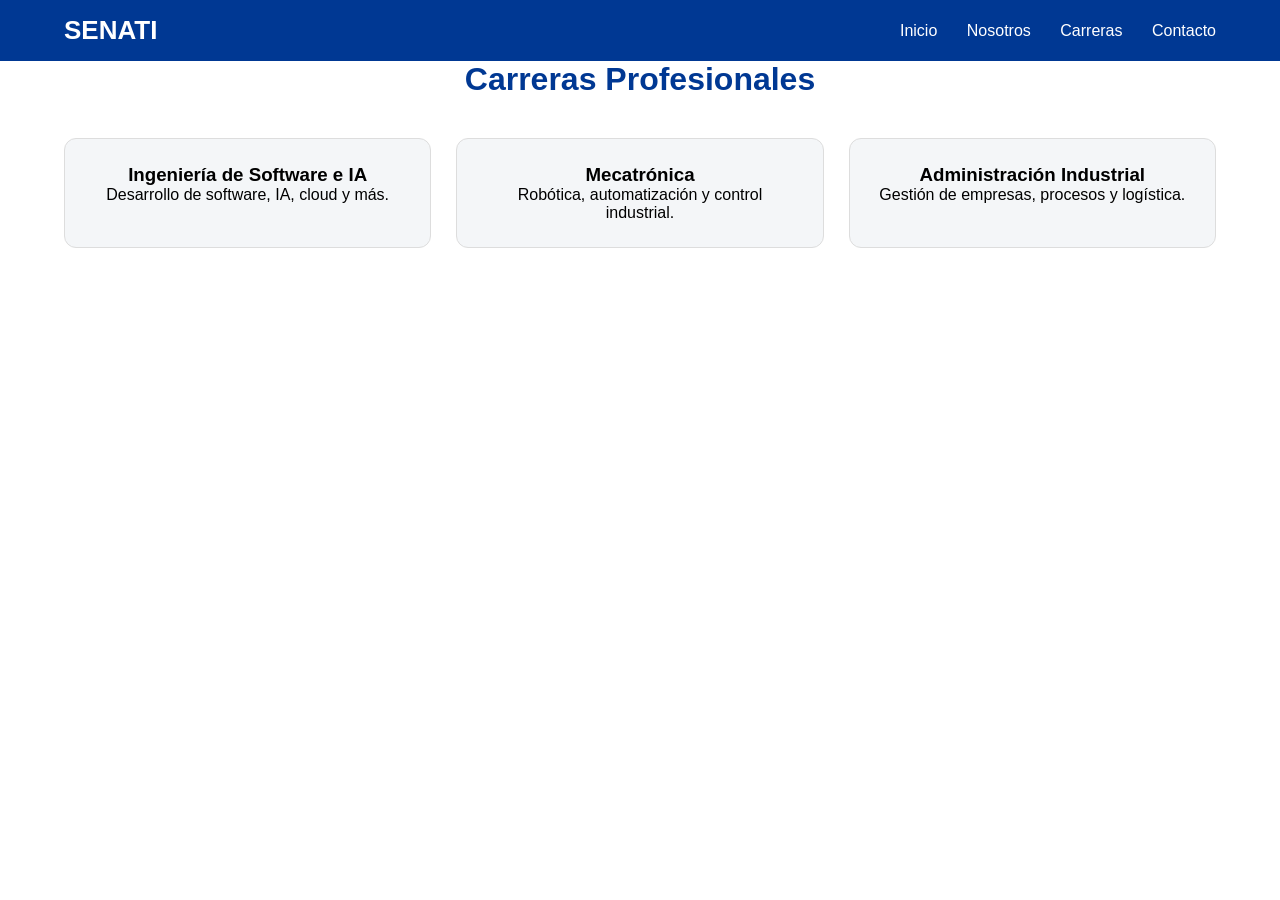
==== page/carreras.html @ 80a89413 "Agregue nuevo codigo" ====
<!DOCTYPE html>
<html lang="es">
<head>
    <meta charset="UTF-8">
    <title>Carreras | SENATI</title>
    <link rel="stylesheet" href="../css/style.css">
</head>
<body>

<header class="navbar">
    <div class="container">
        <h2 class="logo">SENATI</h2>
        <nav>
            <a href="../index.html">Inicio</a>
            <a href="nosotros.html">Nosotros</a>
            <a href="carreras.html">Carreras</a>
            <a href="contacto.html">Contacto</a>
        </nav>
    </div>
</header>

<section class="container">
    <h1 class="title">Carreras Profesionales</h1>

    <div class="grid">

        <div class="card">
            <h3>Ingeniería de Software e IA</h3>
            <p>Desarrollo de software, IA, cloud y más.</p>
        </div>

        <div class="card">
            <h3>Mecatrónica</h3>
            <p>Robótica, automatización y control industrial.</p>
        </div>

        <div class="card">
            <h3>Administración Industrial</h3>
            <p>Gestión de empresas, procesos y logística.</p>
        </div>

    </div>
</section>

</body>
</html>
---- css/style.css ----
* {
    margin: 0;
    padding: 0;
    box-sizing: border-box;
    font-family: "Poppins", sans-serif;
}

/* NAVBAR */
.navbar {
    width: 100%;
    background: #003893;
    padding: 15px 0;
    position: sticky;
    top: 0;
    z-index: 100;
}

.navbar .container {
    width: 90%;
    margin: auto;
    display: flex;
    justify-content: space-between;
    align-items: center;
}

.navbar .logo {
    color: white;
    font-weight: 700;
    font-size: 26px;
}

.navbar nav a {
    color: white;
    margin-left: 25px;
    text-decoration: none;
    font-weight: 400;
    transition: 0.3s;
}

.navbar nav a:hover {
    color: #00c4ff;
}

/* HERO */
.hero {
    height: 90vh;
    background: url('../img/senati.jpg') center/cover no-repeat;
    position: relative;
    display: flex;
    align-items: center;
    justify-content: center;
}

.hero .overlay {
    position: absolute;
    width: 100%;
    height: 100%;
    background: rgba(0, 35, 82, 0.6);
}

.hero-content {
    position: relative;
    color: white;
    text-align: center;
    width: 85%;
}

.hero-content h1 {
    font-size: 48px;
    margin-bottom: 20px;
}

.btn {
    background: #00c4ff;
    padding: 12px 25px;
    border-radius: 8px;
    text-decoration: none;
    color: white;
    font-weight: 600;
    transition: 0.3s;
}

.btn:hover {
    background: #0099cc;
}

/* SECCIÓN SERVICIOS */
.title {
    text-align: center;
    font-size: 32px;
    color: #003893;
    margin-bottom: 40px;
}

.container {
    width: 90%;
    margin: auto;
}

.grid {
    display: grid;
    grid-template-columns: repeat(3, 1fr);
    gap: 25px;
}

.card {
    padding: 25px;
    background: #f4f6f8;
    border-radius: 12px;
    text-align: center;
    border: 1px solid #ddd;
    transition: 0.3s;
}

.card:hover {
    transform: translateY(-5px);
    box-shadow: 0 6px 16px rgba(0,0,0,0.15);
}

/* FOOTER */
footer {
    background: #003893;
    color: white;
    padding: 20px;
    text-align: center;
    margin-top: 50px;
}
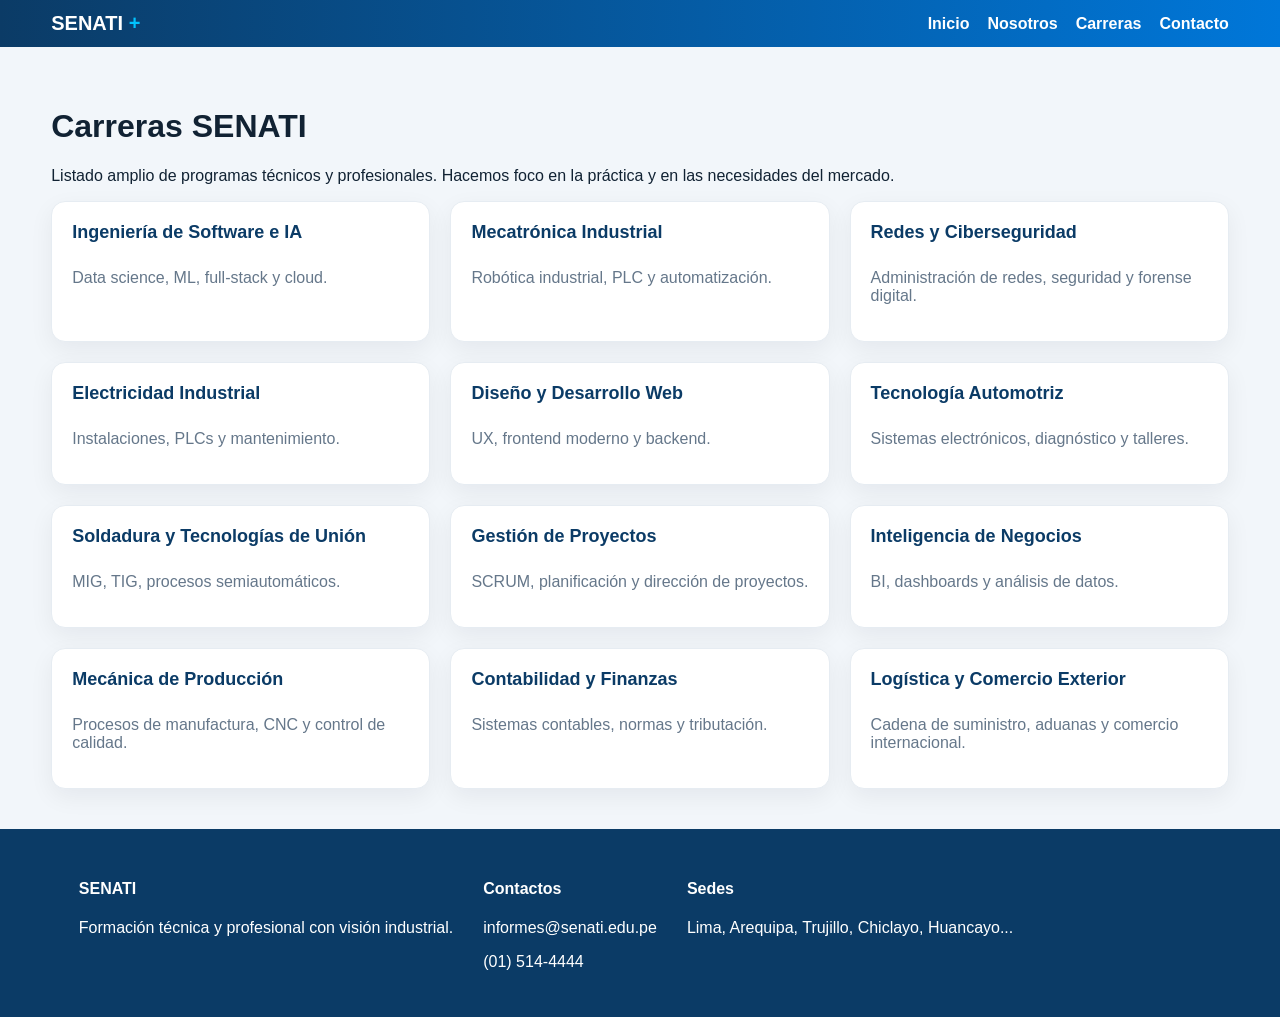
==== commit d1a35ac5: "Agregue nuevo" ====
--- a/page/carreras.html
+++ b/page/carreras.html
@@ -1,46 +1,62 @@
 <!DOCTYPE html>
 <html lang="es">
 <head>
-    <meta charset="UTF-8">
-    <title>Carreras | SENATI</title>
-    <link rel="stylesheet" href="../css/style.css">
+  <meta charset="utf-8" />
+  <meta name="viewport" content="width=device-width,initial-scale=1" />
+  <title>Carreras - SENATI</title>
+  <link rel="stylesheet" href="../css/style.css">
 </head>
 <body>
+  <header class="nav">
+    <div class="wrap">
+      <div class="brand">SENATI <span class="accent">+</span></div>
+      <nav class="menu">
+        <a href="../index.html">Inicio</a>
+        <a href="nosotros.html">Nosotros</a>
+        <a href="carreras.html">Carreras</a>
+        <a href="contacto.html">Contacto</a>
+      </nav>
+    </div>
+  </header>
 
-<header class="navbar">
-    <div class="container">
-        <h2 class="logo">SENATI</h2>
-        <nav>
-            <a href="../index.html">Inicio</a>
-            <a href="nosotros.html">Nosotros</a>
-            <a href="carreras.html">Carreras</a>
-            <a href="contacto.html">Contacto</a>
-        </nav>
+  <main class="wrap" style="padding:40px 0">
+    <h1>Carreras SENATI</h1>
+    <p>Listado amplio de programas técnicos y profesionales. Hacemos foco en la práctica y en las necesidades del mercado.</p>
+
+    <div class="grid-3" data-anim>
+      <div class="card" id="software"><h3>Ingeniería de Software e IA</h3><p>Data science, ML, full-stack y cloud.</p></div>
+      <div class="card" id="mecatronica"><h3>Mecatrónica Industrial</h3><p>Robótica industrial, PLC y automatización.</p></div>
+      <div class="card" id="redes"><h3>Redes y Ciberseguridad</h3><p>Administración de redes, seguridad y forense digital.</p></div>
+      <div class="card" id="electricidad"><h3>Electricidad Industrial</h3><p>Instalaciones, PLCs y mantenimiento.</p></div>
+      <div class="card" id="diseno"><h3>Diseño y Desarrollo Web</h3><p>UX, frontend moderno y backend.</p></div>
+      <div class="card" id="automotriz"><h3>Tecnología Automotriz</h3><p>Sistemas electrónicos, diagnóstico y talleres.</p></div>
+      <div class="card" id="soldadura"><h3>Soldadura y Tecnologías de Unión</h3><p>MIG, TIG, procesos semiautomáticos.</p></div>
+      <div class="card" id="gestion"><h3>Gestión de Proyectos</h3><p>SCRUM, planificación y dirección de proyectos.</p></div>
+      <div class="card" id="bi"><h3>Inteligencia de Negocios</h3><p>BI, dashboards y análisis de datos.</p></div>
+      <div class="card" id="manufactura"><h3>Mecánica de Producción</h3><p>Procesos de manufactura, CNC y control de calidad.</p></div>
+      <div class="card" id="conta"><h3>Contabilidad y Finanzas</h3><p>Sistemas contables, normas y tributación.</p></div>
+      <div class="card" id="logistica"><h3>Logística y Comercio Exterior</h3><p>Cadena de suministro, aduanas y comercio internacional.</p></div>
     </div>
-</header>
+  </main>
 
-<section class="container">
-    <h1 class="title">Carreras Profesionales</h1>
+  <footer class="site-footer">
+    <div class="wrap foot-grid">
+      <div>
+        <h4>SENATI</h4>
+        <p>Formación técnica y profesional con visión industrial.</p>
+      </div>
+      <div>
+        <h4>Contactos</h4>
+        <p>informes@senati.edu.pe</p>
+        <p>(01) 514-4444</p>
+      </div>
+      <div>
+        <h4>Sedes</h4>
+        <p>Lima, Arequipa, Trujillo, Chiclayo, Huancayo...</p>
+      </div>
+    </div>
+  </footer>
 
-    <div class="grid">
-
-        <div class="card">
-            <h3>Ingeniería de Software e IA</h3>
-            <p>Desarrollo de software, IA, cloud y más.</p>
-        </div>
-
-        <div class="card">
-            <h3>Mecatrónica</h3>
-            <p>Robótica, automatización y control industrial.</p>
-        </div>
-
-        <div class="card">
-            <h3>Administración Industrial</h3>
-            <p>Gestión de empresas, procesos y logística.</p>
-        </div>
-
-    </div>
-</section>
-
+  <script src="../js/main.js"></script>
 </body>
 </html>
--- a/css/style.css
+++ b/css/style.css
@@ -1,127 +1,72 @@
-* {
-    margin: 0;
-    padding: 0;
-    box-sizing: border-box;
-    font-family: "Poppins", sans-serif;
+/* Variables */
+:root{
+  --blue-900:#0b3b66;
+  --blue-600:#0077d9;
+  --accent:#00c4ff;
+  --bg:#f2f6fa;
+  --glass: rgba(255,255,255,0.6);
 }
+*{box-sizing:border-box}
+body{margin:0;font-family:'Poppins',sans-serif;background:var(--bg);color:#123}
+.wrap{width:92%;max-width:1280px;margin:0 auto}
 
-/* NAVBAR */
-.navbar {
-    width: 100%;
-    background: #003893;
-    padding: 15px 0;
-    position: sticky;
-    top: 0;
-    z-index: 100;
-}
-
-.navbar .container {
-    width: 90%;
-    margin: auto;
-    display: flex;
-    justify-content: space-between;
-    align-items: center;
-}
-
-.navbar .logo {
-    color: white;
-    font-weight: 700;
-    font-size: 26px;
-}
-
-.navbar nav a {
-    color: white;
-    margin-left: 25px;
-    text-decoration: none;
-    font-weight: 400;
-    transition: 0.3s;
-}
-
-.navbar nav a:hover {
-    color: #00c4ff;
-}
+/* NAV */
+.nav{position:sticky;top:0;background:linear-gradient(90deg,var(--blue-900),var(--blue-600));padding:12px 0;z-index:1200}
+.nav .wrap{display:flex;align-items:center;gap:16px}
+.brand{font-weight:800;color:#fff;font-size:20px}
+.brand .accent{color:var(--accent)}
+.menu{margin-left:auto;display:flex;gap:18px}
+.menu a{color:#fff;text-decoration:none;font-weight:600}
+.actions{display:flex;gap:10px;align-items:center}
+.btn{display:inline-block;padding:10px 16px;border-radius:10px;text-decoration:none}
+.btn-primary{background:var(--accent);color:#002a3f;font-weight:700}
+.btn-tertiary{background:transparent;border:1px solid rgba(255,255,255,0.12);color:#fff;padding:8px 12px;border-radius:8px}
+.nav-toggle{display:none;background:transparent;border:none;color:#fff;font-size:20px}
 
 /* HERO */
-.hero {
-    height: 90vh;
-    background: url('../img/senati.jpg') center/cover no-repeat;
-    position: relative;
-    display: flex;
-    align-items: center;
-    justify-content: center;
-}
+.hero{position:relative;height:80vh;display:flex;align-items:center}
+.hero-bg{position:absolute;inset:0;background-size:cover;background-position:center;filter:brightness(0.55);transform:translateZ(0)}
+.hero-inner{position:relative;color:#fff;padding:40px;display:flex;justify-content:space-between;gap:20px}
+.hero-text{max-width:650px}
+.hero h1{font-size:44px;line-height:1.02;margin-bottom:12px}
+.lead{font-size:18px;color:rgba(255,255,255,0.9)}
+.hero-cards{display:flex;flex-direction:column;gap:12px}
+.mini-card{background:rgba(255,255,255,0.08);padding:12px;border-radius:10px;text-align:center;backdrop-filter: blur(6px)}
+.mini-card strong{display:block;font-size:20px}
 
-.hero .overlay {
-    position: absolute;
-    width: 100%;
-    height: 100%;
-    background: rgba(0, 35, 82, 0.6);
-}
+/* FEATURES */
+.features{padding:36px 0}
+.grid-4{display:grid;grid-template-columns:repeat(4,1fr);gap:18px}
+.f-card{background:#fff;padding:22px;border-radius:12px;box-shadow:0 6px 20px rgba(10,20,40,0.04);border:1px solid #e6edf6}
 
-.hero-content {
-    position: relative;
-    color: white;
-    text-align: center;
-    width: 85%;
-}
+/* CARRERAS */
+.carreras{padding:60px 0}
+.section-title{text-align:center;font-size:30px;color:var(--blue-900);margin-bottom:8px}
+.subtitle{text-align:center;color:#516075;margin-bottom:30px}
+.grid-3{display:grid;grid-template-columns:repeat(3,1fr);gap:20px}
+.card{background:#fff;padding:20px;border-radius:14px;border:1px solid #e6ecf2;box-shadow:0 8px 24px rgba(10,20,40,0.06);display:flex;flex-direction:column;gap:10px}
+.card img{width:56px}
+.card h3{margin:0;color:var(--blue-900);font-size:18px}
+.card p{color:#65778a}
+.card-link{margin-top:auto;color:var(--blue-600);text-decoration:none;font-weight:700}
 
-.hero-content h1 {
-    font-size: 48px;
-    margin-bottom: 20px;
-}
+/* TESTIMONIOS */
+.testimonios{padding:40px 0}
+.swiper{padding:20px}
+.testimonial{background:#fff;padding:30px;border-radius:12px;box-shadow:0 6px 20px rgba(0,0,0,0.05)}
 
-.btn {
-    background: #00c4ff;
-    padding: 12px 25px;
-    border-radius: 8px;
-    text-decoration: none;
-    color: white;
-    font-weight: 600;
-    transition: 0.3s;
-}
-
-.btn:hover {
-    background: #0099cc;
-}
-
-/* SECCIÓN SERVICIOS */
-.title {
-    text-align: center;
-    font-size: 32px;
-    color: #003893;
-    margin-bottom: 40px;
-}
-
-.container {
-    width: 90%;
-    margin: auto;
-}
-
-.grid {
-    display: grid;
-    grid-template-columns: repeat(3, 1fr);
-    gap: 25px;
-}
-
-.card {
-    padding: 25px;
-    background: #f4f6f8;
-    border-radius: 12px;
-    text-align: center;
-    border: 1px solid #ddd;
-    transition: 0.3s;
-}
-
-.card:hover {
-    transform: translateY(-5px);
-    box-shadow: 0 6px 16px rgba(0,0,0,0.15);
-}
+/* CTA */
+.cta{padding:40px 0;display:flex;justify-content:center}
+.cta-card{background:linear-gradient(90deg,#fff,#f8fbff);padding:24px;border-radius:12px;border:1px solid #e8eff8;box-shadow:0 8px 30px rgba(0,30,80,0.04);text-align:center}
 
 /* FOOTER */
-footer {
-    background: #003893;
-    color: white;
-    padding: 20px;
-    text-align: center;
-    margin-top: 50px;
-}
+.site-footer{background:var(--blue-900);color:#fff;padding:30px}
+.foot-grid{display:flex;gap:30px;align-items:flex-start}
+
+/* small screens */
+@media (max-width:1000px){.grid-3{grid-template-columns:repeat(2,1fr)}.grid-4{grid-template-columns:repeat(2,1fr)}.hero h1{font-size:34px}}
+@media (max-width:700px){.menu{display:none}.nav-toggle{display:block;margin-left:auto}.grid-3{grid-template-columns:1fr}.hero-inner{flex-direction:column}}
+
+/* reveal animation helper */
+[data-anim]{opacity:0;transform:translateY(14px);transition:all .6s ease}
+[data-anim].visible{opacity:1;transform:none}
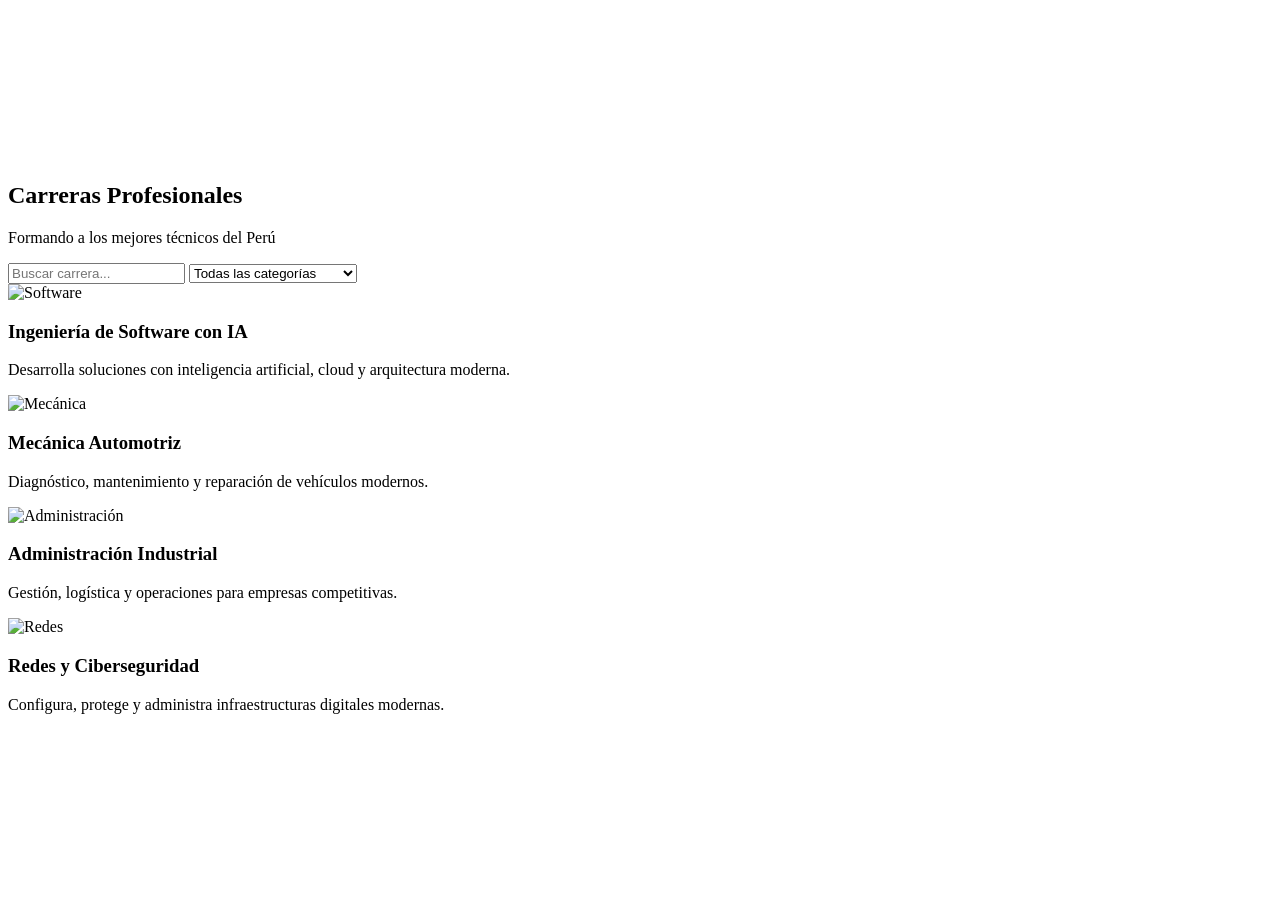
==== commit e401e8e0: "modifico la carreras.html" ====
--- a/page/carreras.html
+++ b/page/carreras.html
@@ -1,62 +1,83 @@
 <!DOCTYPE html>
 <html lang="es">
 <head>
-  <meta charset="utf-8" />
-  <meta name="viewport" content="width=device-width,initial-scale=1" />
-  <title>Carreras - SENATI</title>
-  <link rel="stylesheet" href="../css/style.css">
+  <meta charset="UTF-8" />
+  <meta name="viewport" content="width=device-width, initial-scale=1.0" />
+  <title>Carreras – SENATI PRO</title>
+  <link rel="stylesheet" href="css/style.css" />
+  <link rel="stylesheet" href="https://cdn.jsdelivr.net/npm/swiper@11/swiper-bundle.min.css" />
 </head>
-<body>
-  <header class="nav">
-    <div class="wrap">
-      <div class="brand">SENATI <span class="accent">+</span></div>
-      <nav class="menu">
-        <a href="../index.html">Inicio</a>
-        <a href="nosotros.html">Nosotros</a>
-        <a href="carreras.html">Carreras</a>
-        <a href="contacto.html">Contacto</a>
-      </nav>
+<body class="dark-mode">
+
+  <!-- HERO -->
+  <section class="hero-carreras" data-anim>
+    <video autoplay muted loop class="hero-video">
+      <source src="videos/senati-campus.mp4" type="video/mp4" />
+    </video>
+    <div class="hero-overlay"></div>
+    <h1 class="hero-title">Carreras Profesionales</h1>
+    <p class="hero-sub">Formando a los mejores técnicos del Perú</p>
+  </section>
+
+  <!-- FILTROS -->
+  <section class="filtros" data-anim>
+    <input type="text" id="search" placeholder="Buscar carrera..." />
+    <select id="categoria">
+      <option value="todos">Todas las categorías</option>
+      <option value="industria">Industria y Manufactura</option>
+      <option value="tecnologia">Tecnología e Informática</option>
+      <option value="servicios">Servicios y Gestión</option>
+    </select>
+  </section>
+
+  <!-- GRID DE CARRERAS -->
+  <section class="grid-carreras" id="carrerasGrid">
+    <!-- Ejemplo card -->
+    <div class="card" data-cat="tecnologia" data-anim>
+      <img src="img/carreras/software.jpg" alt="Software" />
+      <h3>Ingeniería de Software con IA</h3>
+      <p>Desarrolla soluciones con inteligencia artificial, cloud y arquitectura moderna.</p>
     </div>
-  </header>
 
-  <main class="wrap" style="padding:40px 0">
-    <h1>Carreras SENATI</h1>
-    <p>Listado amplio de programas técnicos y profesionales. Hacemos foco en la práctica y en las necesidades del mercado.</p>
+    <div class="card" data-cat="industria" data-anim>
+      <img src="img/carreras/mecanica.jpg" alt="Mecánica" />
+      <h3>Mecánica Automotriz</h3>
+      <p>Diagnóstico, mantenimiento y reparación de vehículos modernos.</p>
+    </div>
 
-    <div class="grid-3" data-anim>
-      <div class="card" id="software"><h3>Ingeniería de Software e IA</h3><p>Data science, ML, full-stack y cloud.</p></div>
-      <div class="card" id="mecatronica"><h3>Mecatrónica Industrial</h3><p>Robótica industrial, PLC y automatización.</p></div>
-      <div class="card" id="redes"><h3>Redes y Ciberseguridad</h3><p>Administración de redes, seguridad y forense digital.</p></div>
-      <div class="card" id="electricidad"><h3>Electricidad Industrial</h3><p>Instalaciones, PLCs y mantenimiento.</p></div>
-      <div class="card" id="diseno"><h3>Diseño y Desarrollo Web</h3><p>UX, frontend moderno y backend.</p></div>
-      <div class="card" id="automotriz"><h3>Tecnología Automotriz</h3><p>Sistemas electrónicos, diagnóstico y talleres.</p></div>
-      <div class="card" id="soldadura"><h3>Soldadura y Tecnologías de Unión</h3><p>MIG, TIG, procesos semiautomáticos.</p></div>
-      <div class="card" id="gestion"><h3>Gestión de Proyectos</h3><p>SCRUM, planificación y dirección de proyectos.</p></div>
-      <div class="card" id="bi"><h3>Inteligencia de Negocios</h3><p>BI, dashboards y análisis de datos.</p></div>
-      <div class="card" id="manufactura"><h3>Mecánica de Producción</h3><p>Procesos de manufactura, CNC y control de calidad.</p></div>
-      <div class="card" id="conta"><h3>Contabilidad y Finanzas</h3><p>Sistemas contables, normas y tributación.</p></div>
-      <div class="card" id="logistica"><h3>Logística y Comercio Exterior</h3><p>Cadena de suministro, aduanas y comercio internacional.</p></div>
+    <div class="card" data-cat="servicios" data-anim>
+      <img src="img/carreras/administracion.jpg" alt="Administración" />
+      <h3>Administración Industrial</h3>
+      <p>Gestión, logística y operaciones para empresas competitivas.</p>
     </div>
-  </main>
 
-  <footer class="site-footer">
-    <div class="wrap foot-grid">
-      <div>
-        <h4>SENATI</h4>
-        <p>Formación técnica y profesional con visión industrial.</p>
-      </div>
-      <div>
-        <h4>Contactos</h4>
-        <p>informes@senati.edu.pe</p>
-        <p>(01) 514-4444</p>
-      </div>
-      <div>
-        <h4>Sedes</h4>
-        <p>Lima, Arequipa, Trujillo, Chiclayo, Huancayo...</p>
-      </div>
+    <div class="card" data-cat="tecnologia" data-anim>
+      <img src="img/carreras/redes.jpg" alt="Redes" />
+      <h3>Redes y Ciberseguridad</h3>
+      <p>Configura, protege y administra infraestructuras digitales modernas.</p>
     </div>
-  </footer>
+  </section>
 
-  <script src="../js/main.js"></script>
+  <script src="js/main.js"></script>
+  <script>
+    // filtro
+    const search = document.getElementById('search');
+    const cat = document.getElementById('categoria');
+    const cards = document.querySelectorAll('.card');
+
+    function filtrar() {
+      const text = search.value.toLowerCase();
+      const categoria = cat.value;
+      cards.forEach(c => {
+        const matchText = c.querySelector('h3').textContent.toLowerCase().includes(text);
+        const matchCat = categoria === 'todos' || c.dataset.cat === categoria;
+        c.style.display = matchText && matchCat ? 'block' : 'none';
+      });
+    }
+
+    search.addEventListener('input', filtrar);
+    cat.addEventListener('change', filtrar);
+  </script>
+
 </body>
-</html>
+</html>
